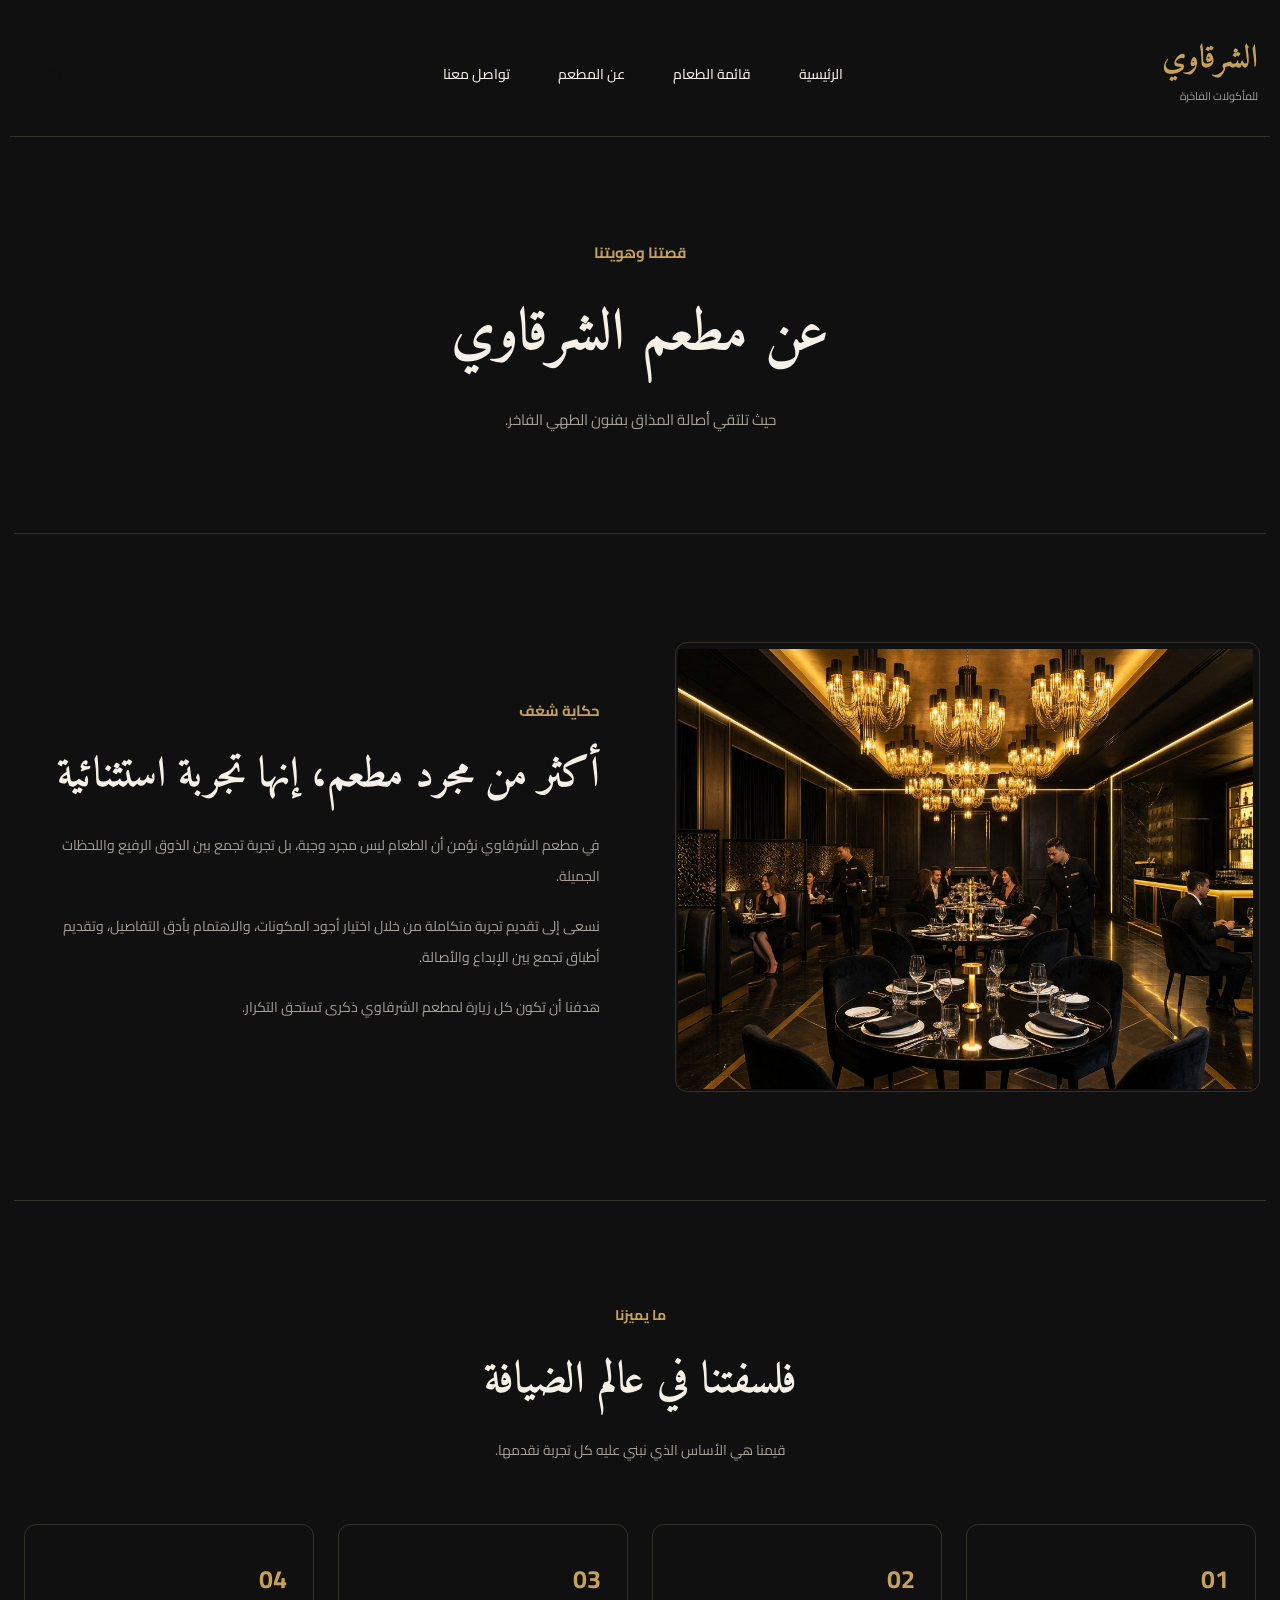
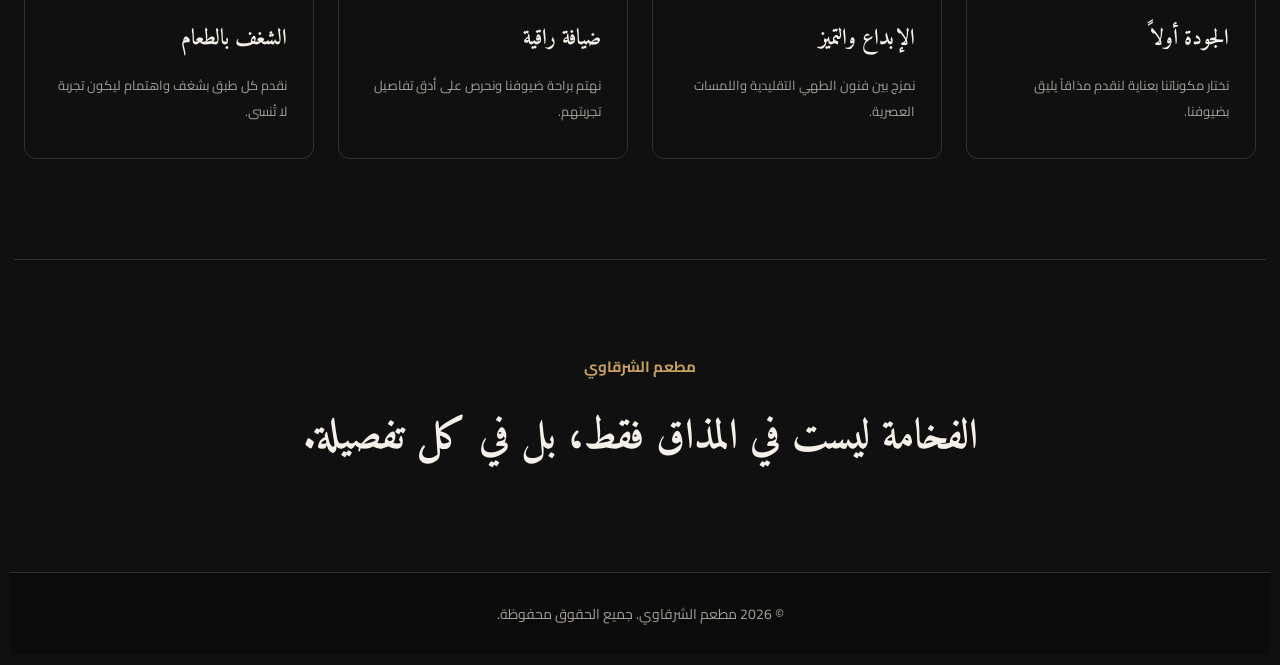
==== about.html @ 3e323f76 "First Commit" ====
<!DOCTYPE html>
<html lang="ar" dir="rtl">
<head>
    <meta charset="UTF-8">
    <meta name="viewport" content="width=device-width, initial-scale=1.0">
    <title>عن المطعم | مطعم الشرقاوي</title>

    <link rel="preconnect" href="https://fonts.googleapis.com">
    <link rel="preconnect" href="https://fonts.gstatic.com" crossorigin>
    <link href="https://fonts.googleapis.com/css2?family=Amiri:wght@400;700&family=Cairo:wght@400;500;600;700;800&display=swap" rel="stylesheet">

    <link rel="stylesheet" href="assets/css/tokens.css">
    <link rel="stylesheet" href="assets/css/style.css">
</head>
<body>

    <header class="header">
        <div class="container header-content">

            <a href="index.html" class="logo">
                <span>الشرقاوي</span>
                <small>للمأكولات الفاخرة</small>
            </a>

            <nav class="nav-bar">
                <ul>
                    <li><a href="index.html">الرئيسية</a></li>
                    <li><a href="menu.html">قائمة الطعام</a></li>
                    <li><a href="about.html">عن المطعم</a></li>
                    <li><a href="contact.html">تواصل معنا</a></li>
                </ul>
            </nav>

            <a href="contact.html" class="reserve-btn">احجز طاولتك</a>

        </div>
    </header>

    <main>

        <section class="about-hero">
            <div class="container">
                <span>قصتنا وهويتنا</span>
                <h1>عن مطعم الشرقاوي</h1>
                <p>حيث تلتقي أصالة المذاق بفنون الطهي الفاخر.</p>
            </div>
        </section>

        <section class="about-story">
            <div class="container about-content">

                <div class="about-image">
                    <img src="assets/images/about/restaurant.png" alt="الأجواء الفاخرة في مطعم الشرقاوي">
                </div>

                <div class="about-text">
                    <span class="about-label">حكاية شغف</span>

                    <h2>أكثر من مجرد مطعم، إنها تجربة استثنائية</h2>

                    <p>
                        في مطعم الشرقاوي نؤمن أن الطعام ليس مجرد وجبة،
                        بل تجربة تجمع بين الذوق الرفيع واللحظات الجميلة.
                    </p>

                    <p>
                        نسعى إلى تقديم تجربة متكاملة من خلال اختيار
                        أجود المكونات، والاهتمام بأدق التفاصيل،
                        وتقديم أطباق تجمع بين الإبداع والأصالة.
                    </p>

                    <p>
                        هدفنا أن تكون كل زيارة لمطعم الشرقاوي
                        ذكرى تستحق التكرار.
                    </p>
                </div>

            </div>
        </section>

        <section class="about-values">
            <div class="container">

                <div class="section-heading">
                    <span>ما يميزنا</span>
                    <h2>فلسفتنا في عالم الضيافة</h2>
                    <p>قيمنا هي الأساس الذي نبني عليه كل تجربة نقدمها.</p>
                </div>

                <div class="values-grid">

                    <article class="value-card">
                        <span class="value-number">01</span>
                        <h3>الجودة أولاً</h3>
                        <p>نختار مكوناتنا بعناية لنقدم مذاقاً يليق بضيوفنا.</p>
                    </article>

                    <article class="value-card">
                        <span class="value-number">02</span>
                        <h3>الإبداع والتميز</h3>
                        <p>نمزج بين فنون الطهي التقليدية واللمسات العصرية.</p>
                    </article>

                    <article class="value-card">
                        <span class="value-number">03</span>
                        <h3>ضيافة راقية</h3>
                        <p>نهتم براحة ضيوفنا ونحرص على أدق تفاصيل تجربتهم.</p>
                    </article>

                    <article class="value-card">
                        <span class="value-number">04</span>
                        <h3>الشغف بالطعام</h3>
                        <p>نقدم كل طبق بشغف واهتمام ليكون تجربة لا تُنسى.</p>
                    </article>

                </div>

            </div>
        </section>

        <section class="about-quote">
            <div class="container">
                <span>مطعم الشرقاوي</span>
                <h2>الفخامة ليست في المذاق فقط، بل في كل تفصيلة.</h2>
            </div>
        </section>
    </main>

    <footer class="footer">
        <div class="container">
            <p>© 2026 مطعم الشرقاوي. جميع الحقوق محفوظة.</p>
        </div>
    </footer>

</body>
</html>
---- assets/css/tokens.css ----
:root {
    --color-primary: #C6A15B;
    --color-background: #101010;
    --color-surface: #191919;
    --color-text: #F5F1E8;
    --color-muted: #A6A098;
    --color-border: #34312B;

    --font-heading: "Amiri", serif;
    --font-body: "Cairo", sans-serif;

    --font-xs: 12px;
    --font-sm: 14px;
    --font-base: 16px;
    --font-lg: 20px;
    --font-xl: 28px;
    --font-2x1: 40px;
    --font-3x1: 56px;

    --space-1: 4px;
    --space-2: 8px;
    --space-3: 12px;
    --space-4: 16px;
    --space-5: 24px;
    --space-6: 32px;
    --space-7: 48px;
    --space-8: 64px;

    --radius-sm: 4px;
    --radius-md: 8px;
    --radius-lg: 12px;

    --container-width: 1200px;
}
---- assets/css/style.css ----
* {
    box-sizing: border-box;
    margin: 2px;
    padding: 2px;
}

body {
    background-color: var(--color-background);
    color: var(--color-text);
    font-family: var(--font-body);
    direction: rtl;
}

h1, h2, h3, h4 {
    font-family: var(--font-heading);
}

.container {
    width: min(100% - 40px var(--container-width));
    margin-inline: auto;
}

.header {
    border-color: var(--color-surface);
    border-bottom: 1px solid var(--color-border);
    padding-block: 18px;
}

.header-content {
    display: flex;
    justify-content: space-between;
    align-items: center;
    gap: 30px;
}

.logo {
    display: flex;
    flex-direction: column;
    text-decoration: none;
    color: var(--color-primary);
}

.logo span {
    font-family: var(--font-heading);
    font-size: 32px;
    font-weight: 700;
    line-height: 1.2;
}

.logo small {
    font-family: var(--font-body);
    color: var(--color-muted);
    font-size: 11px;
}

.nav-bar ul {
    display: flex;
    align-items: center;
    gap: 32px;
    list-style: none;
}

.nav-bar a {
    position: relative;
    text-decoration: none;
    color: var(--color-text);
    font-size: var(--font-sm);
    font-weight: 500;
    transition: color 0.3s ease;
}

.nav-bar a::after {
    content: "";
    position: absolute;
    bottom: -7px;
    right: 0;
    width: 0;
    height: 2px;
    border-color: var(--color-primary);
    transition: width 0.3s ease;
}

.nav-bar a:hover,
.nav-bar a:focus-visible {
    color: var(--color-primary);
}

.nav-bar a:hover::after,
.nav-bar a:focus-visible::after {
    width: 100%;
}

.reserve-btn {
    text-decoration: none;
    border-color: var(--color-primary);
    color: var(--color-background);
    padding: 12px 22px;
    border-radius: var(--radius-sm);
    font-family: var(--font-body);
    font-size: 13px;
    font-weight: 700;
    transition: background-color 0.3s ease;
}

.reserve-btn:hover,
.reserve-btn:focus-visible {
    background-color: var(--color-text);
}

.hero {
    padding-block: 80px;
    min-height: 650px;
    display: flex;
    align-items: center;
}

.hero-content {
    display: flex;
    align-items: center;
    justify-content: space-between;
    gap: 60px;
}

.hero-text {
    flex: 1;
}

.hero-subtitle {
    color: var(--color-primary);
    font-size: 15px;
    font-weight: 600;
}

.hero-text h1 {
    font-size: clamp(38px, 5vw, 64px);
    line-height: 1.4;
    margin-block: 20px;
}

.hero-text h1 span {
    display: block;
    color: var(--color-primary);
}

.hero-text p {
    color: var(--color-muted);
    font-size: 16px;
    line-height: 2;
    max-width: 500px;
}

.hero-buttons {
    display: flex;
    align-items: center;
    gap: 16px;
    margin-top: 32px;
}

.primary-btn,
.secondary-btn {
    display: inline-block;
    text-decoration: none;
    padding: 13px 24px;
    border-radius: var(--radius-sm);
    font-size: var(--font-sm);
    transition: 0.3s ease;
}

.primary-btn {
    background-color: var(--color-primary);
    color: var(--color-background);
}

.secondary-btn {
    border: 1px solid var(--color-primary);
    color: var(--color-primary);
}

.primary-btn:hover {
    background-color: var(--color-text);
}

.secondary-btn:hover {
    background-color: var(--color-primary);
    color: var(--color-background);
}

.hero-image {
    flex: 1;
}

.hero-image img {
    width: 100%;
    height: 480px;
    object-fit: contain;
    border-radius: var(--radius-lg);
}

.featured {
    padding-block: 90px;
    background-color: var(--color-surface);
}

.section-heading {
    text-align: center;
    margin-bottom: 50px;
}

.section-heading > span {
    color: var(--color-primary);
    font-size: 14px;
    font-weight: 700;
}

.section-heading h2 {
    font-size: clamp(30px, 4vw, 44px);
    margin-block: 12px;
}

.section-heading p {
    color: var(--color-muted);
    font-size: 14px;
    line-height: 2;
}

.dishes-grid {
    display: grid;
    grid-template-columns: repeat(3, 1fr);
    gap: 25px;
}

.dish-card {
    background-color: var(--color-background);
    border: 1px solid var(--color-border);
    border-radius: var(--radius-lg);
    overflow: hidden;
    transition: transform 0.3s ease, border-color 0.3s ease;
}

.dish-card:hover {
    transform: translateY(-8px);
    border-color: var(--color-primary);
}

.dish-image {
    overflow: hidden;
    height: 280px;
    padding: 15px;
}

.dish-image img {
    width: 100%;
    height: 100%;
    transition: transform 0.4s ease;
    cursor: pointer;
    object-fit: contain;
}

.dish-card:hover .dish-image img {
    transform: scale(1.06);
}

.dish-info {
    padding: 22px;
}

.dish-info h3 {
    font-size: 23px;
    margin-bottom: 10px;
}

.dish-info p {
    color: var(--color-muted);
    font-size: 13px;
    line-height: 1.9;
    margin-bottom: 18px;
}

.dish-price {
    color: var(--color-primary);
    font-size: 17px;
    font-weight: 700;
}

.featured-action {
    text-align: center;
    margin-top: 45px;
}

.featured-action a {
    display: inline-block;
    padding: 13px 28px;
    border: 1px solid var(--color-primary);
    border-radius: var(--radius-sm);
    color: var(--color-primary);
    text-decoration: none;
    transition: 0.3s ease;
}

.featured-action a:hover {
    background-color: var(--color-primary);
    color: var(--color-background);
}

.menu-hero {
    padding-block: 85px;
    text-align: center;
    background-color: var(--color-surface);
    border-bottom: 1px solid var(--color-border);
}

.menu-hero span {
    color: var(--color-primary);
    font-size: 15px;
    font-weight: 700;
}

.menu-hero h1 {
    font-size: clamp(40px, 5vw, 60px);
    margin-block: 12px;
}

.menu-hero p {
    color: var(--color-muted);
    font-size: 15px;
    line-height: 2;
}

.menu-section {
    padding-block: 80px;
}

.menu-category {
    margin-bottom: 85px;
}

.menu-heading {
    display: flex;
    align-items: center;
    gap: 15px;
    margin-bottom: 30px;
    padding-bottom: 15px;
    border-bottom: 1px solid var(--color-border);
}

.menu-heading span {
    color: var(--color-primary);
    font-size: 18px;
    font-weight: 700;
}

.menu-heading h2 {
    font-size: 32px;
}

.menu-grid {
    display: grid;
    grid-template-columns: repeat(3, 1fr);
    gap: 25px;
}

.menu-card {
    display: flex;
    align-items: center;
    gap: 18px;
    padding: 18px;
    background-color: var(--color-surface);
    border: 1px solid var(--color-border);
    border-radius: var(--radius-lg);
    transition: transform 0.3s ease, border-color 0.3s ease;
}

.menu-card:hover {
    transform: translateY(-5px);
    border-color: var(--color-primary);
}

.menu-card img {
    width: 105px;
    height: 105px;
    object-fit: contain;
    flex-shrink: 0;
}

.menu-card-info h3 {
    font-size: 20px;
    margin-bottom: 8px;
}

.menu-card-info p {
    color: var(--color-muted);
    font-size: 12px;
    line-height: 1.8;
    margin-bottom: 12px;
}

.menu-card-info span {
    color: var(--color-primary);
    font-size: 15px;
    font-weight: 700;
}


.about-hero {
    padding-block: 90px;
    text-align: center;
    background-color: var(--color-background);
    border-bottom: 1px solid var(--color-border);
}

.about-hero span,
.about-label {
    color: var(--color-primary);
    font-size: 15px;
    font-weight: 700;
}

.about-hero h1 {
    font-size: clamp(38px, 5vw, 58px);
    margin-block: 15px;
}

.about-hero p {
    color: var(--color-muted);
    font-size: 15px;
    line-height: 2;
}

.about-story {
    padding-block: 100px;
}

.about-content {
    display: grid;
    grid-template-columns: 1fr 1fr;
    align-items: center;
    gap: 65px;
}

.about-image {
    height: 450px;
    overflow: hidden;
    border-radius: var(--radius-lg);
    border: 1px solid var(--color-border);
}

.about-image img {
    width: 100%;
    height: 100%;
    object-fit: cover;
}

.about-text h2 {
    font-size: clamp(30px, 4vw, 42px);
    line-height: 1.5;
    margin-block: 18px;
}

.about-text p {
    color: var(--color-muted);
    font-size: 14px;
    line-height: 2.2;
    margin-bottom: 15px;
}


.about-values {
    padding-block: 90px;
    background-color: var(--color-background);
    border-block: 1px solid var(--color-border);
}

.values-grid {
    display: grid;
    grid-template-columns: repeat(4, 1fr);
    gap: 20px;
}

.value-card {
    padding: 30px 22px;
    background-color: var(--color-Surface);
    border: 1px solid var(--color-border);
    border-radius: var(--radius-lg);
    transition: transform 0.3s ease, border-color 0.3s ease;
}

.value-card:hover {
    transform: translateY(-7px);
    border-color: var(--color-primary);
}

.value-number {
    color: var(--color-primary);
    font-size: 25px;
    font-weight: 700;
}

.value-card h3 {
    font-size: 22px;
    margin-block: 15px 10px;
}

.value-card p {
    color: var(--color-muted);
    font-size: 13px;
    line-height: 2;
}

.about-quote {
    padding-block: 85px;
    text-align: center;
}

.about-quote span {
    color: var(--color-primary);
    font-size: 15px;
    font-weight: 700;
}

.about-quote h2 {
    max-width: 750px;
    margin: 20px auto 0;
    font-size: clamp(28px, 4vw, 42px);
    line-height: 1.7;
}


.contact-hero {
    padding-block: 85px;
    text-align: center;
    background-color: var(--color-surface);
    border-bottom: 1px solid var(--color-border);
}

.contact-hero span {
    color: var(--color-primary);
    font-size: 15px;
    font-weight: 700;
}

.contact-hero h1 {
    font-size: clamp(38px, 5vw, 58px);
    margin-block: 12px;
}

.contact-hero p {
    color: var(--color-muted);
    font-size: 15px;
    line-height: 2;
}

.contact-section {
    padding-block: 90px;
}

.contact-grid {
    display: grid;
    grid-template-columns: 0.9fr 1.1fr;
    gap: 60px;
    align-items: start;
}

.contact-label {
    color: var(--color-primary);
    font-size: 14px;
    font-weight: 700;
}

.contact-info h2 {
    font-size: 38px;
    margin-block: 15px;
}

.contact-info > p {
    color: var(--color-muted);
    font-size: 14px;
    line-height: 2.2;
    margin-bottom: 35px;
}

.contact-item {
    display: flex;
    align-items: center;
    gap: 18px;
    margin-bottom: 28px;
}

.contact-icon {
    width: 48px;
    height: 48px;
    display: flex;
    justify-content: center;
    align-items: center;
    flex-shrink: 0;
    border: 1px solid var(--color-primary);
    border-radius: var(--radius-sm);
    color: var(--color-primary);
    font-size: 15px;
    font-weight: 700;
}

.contact-item h3 {
    font-size: 18px;
    margin-bottom: 5px;
}

.contact-item p {
    color: var(--color-muted);
    font-size: 13px;
}

.contact-form-wrapper {
    padding: 35px;
    background-color: var(--color-surface);
    border: 1px solid var(--color-border);
    border-radius: var(--radius-lg);
}

.contact-form-wrapper h2 {
    font-size: 30px;
    margin-bottom: 10px;
}

.contact-form-wrapper > p {
    color: var(--color-muted);
    font-size: 13px;
    margin-bottom: 30px;
    line-height: 1.8;
}

.contact-form {
    display: grid;
    grid-template-columns: repeat(2, 1fr);
    gap: 22px;
}

.form-group {
    display: flex;
    flex-direction: column;
    gap: 10px;
}

.form-group:nth-child(5) {
    grid-column: 1 / -1;
}

.form-group label {
    color: var(--color-text);
    font-size: 13px;
    font-weight: 600;
}

.form-group input,
.form-group textarea {
    width: 100%;
    padding: 14px;
    background-color: var(--color-background);
    border: 1px solid var(--color-border);
    border-radius: var(--radius-sm);
    outline: none;
    color: var(--color-text);
    font-family: var(--font-body);
    font-size: 13px;
    transition: border-color 0.3s ease;
}

.form-group input:focus,
.form-group textarea:focus {
    border-color: var(--color-primary);
}

.form-group input::placeholder,
.form-group textarea::placeholder {
    color: var(--color-muted);
}

.form-group textarea {
    resize: vertical;
}

.submit-btn {
    grid-column: 1 / -1;
    padding: 15px;
    border: none;
    border-radius: var(--radius-sm);
    background-color: var(--color-primary);
    color: var(--color-background);
    font-family: var(--font-body);
    font-size: 14px;
    font-weight: 700;
    cursor: pointer;
    transition: background-color 0.3s ease;
}

.submit-btn:hover {
    background-color: var(--color-text);
}

.contact-banner {
    padding-block: 80px;
    text-align: center;
    background-color: var(--color-surface);
    border-top: 1px solid var(--color-border);
}

.contact-banner span {
    color: var(--color-primary);
    font-size: 15px;
    font-weight: 700;
}

.contact-banner h2 {
    font-size: clamp(26px, 4vw, 40px);
    margin-block: 18px 28px;
}

.contact-banner a {
    display: inline-block;
    padding: 13px 25px;
    background-color: var(--color-primary);
    color: var(--color-background);
    border-radius: var(--radius-sm);
    text-decoration: none;
    font-size: 14px;
    transition: background-color 0.3s ease;
}

.contact-banner a:hover {
    background-color: var(--color-text);
}

.footer {
    background-color: #0b0b0b;
    border-top: 1px solid var(--color-border);
    padding: 22px 15px;
    text-align: center;
}

.footer p {
    color: var(--color-muted);
    font-size: 14px;
    margin: 0;
}


/* Responsive */

@media (max-width: 1000px) {
    .menu-grid {
        grid-template-columns: repeat(2, 1fr);
    }
}

@media (max-width: 900px) {
    .dishes-grid {
        grid-template-columns: repeat(2, 1fr);
    }

    .about-content {
        gap: 35px;
    }

    .values-grid {
        grid-template-columns: repeat(2, 1fr);
    }

    .contact-grid {
        grid-template-columns: 1fr;
        gap: 45px;
    }
}


@media (max-width: 768px) {
    .header-content {
        flex-wrap: wrap;
        justify-content: center;
    }

    .logo {
        width: 100%;
        align-items: center;
    }

    .nav-bar ul {
        gap: 18px;
        flex-wrap: wrap;
        justify-content: center;
    }

    .reserve-btn {
        margin-top: 5px;
    }

    .hero {
        padding-block: 50px;
    }

    .hero-content {
        flex-direction: column;
        text-align: center;
        gap: 35px;
    }

    .hero-text p {
        margin-inline: auto;
    }

    .hero-buttons {
        justify-content: center;
        flex-wrap: wrap;
    }

    .hero-image {
        width: 100%;
    }

    .hero-image img {
        height: 350px;
    }
}

@media (max-width: 650px) {
    .menu-grid {
        grid-template-columns: 1fr;
    }

    .menu-section {
        padding-block: 50px;
    }

    .menu-category {
        margin-bottom: 55px;
    }

    .menu-card {
        gap: 12px;
        padding: 12px;
    }

    .menu-card img {
        width: 90px;
        height: 90px;
    }

    .menu-card-info h3 {
        font-size: 17px;
    }

    .menu-heading h2 {
        font-size: 27px;
    }

    .about-hero {
        padding-block: 60px;
    }

    .about-story {
        padding-block: 55px;
    }

    .about-content {
        grid-template-columns: 1fr;
        gap: 30px;
    }

    .about-image {
        height: 300px;
    }

    .values-grid {
        grid-template-columns: 1fr;
    }

    .about-values {
        padding-block: 55px;
    }

    .value-card {
        padding: 25px;
    }

    .about-quote {
        padding-block: 60px;
    }
}

@media (max-width: 600px) {
    .dishes-grid {
        grid-template-columns: 1fr;
    }

    .dish-image {
        height: 230px;
    }

    .contact-hero {
        padding-block: 60px;
    }

    .contact-section {
        padding-block: 55px;
    }

    .contact-form-wrapper {
        padding: 22px;
    }

    .contact-form {
        grid-template-columns: 1fr;
    }

    .form-group:nth-child(5),
    .submit-btn {
        grid-column: auto;
    }

    .contact-info h2 {
        font-size: 30px;
    }

    .contact-banner {
        padding-block: 60px;
    }
}

@media (max-width: 480px) {
    .nav-bar ul {
        gap: 12px;
    }

    .nav-bar a {
        font-size: 12px;
    }

    .hero-text h1 {
        font-size: 38px;
    }

    .hero-buttons {
        flex-direction: column;
    }

    .hero-buttons a {
        width: 100%;
        text-align: center;
    }
}
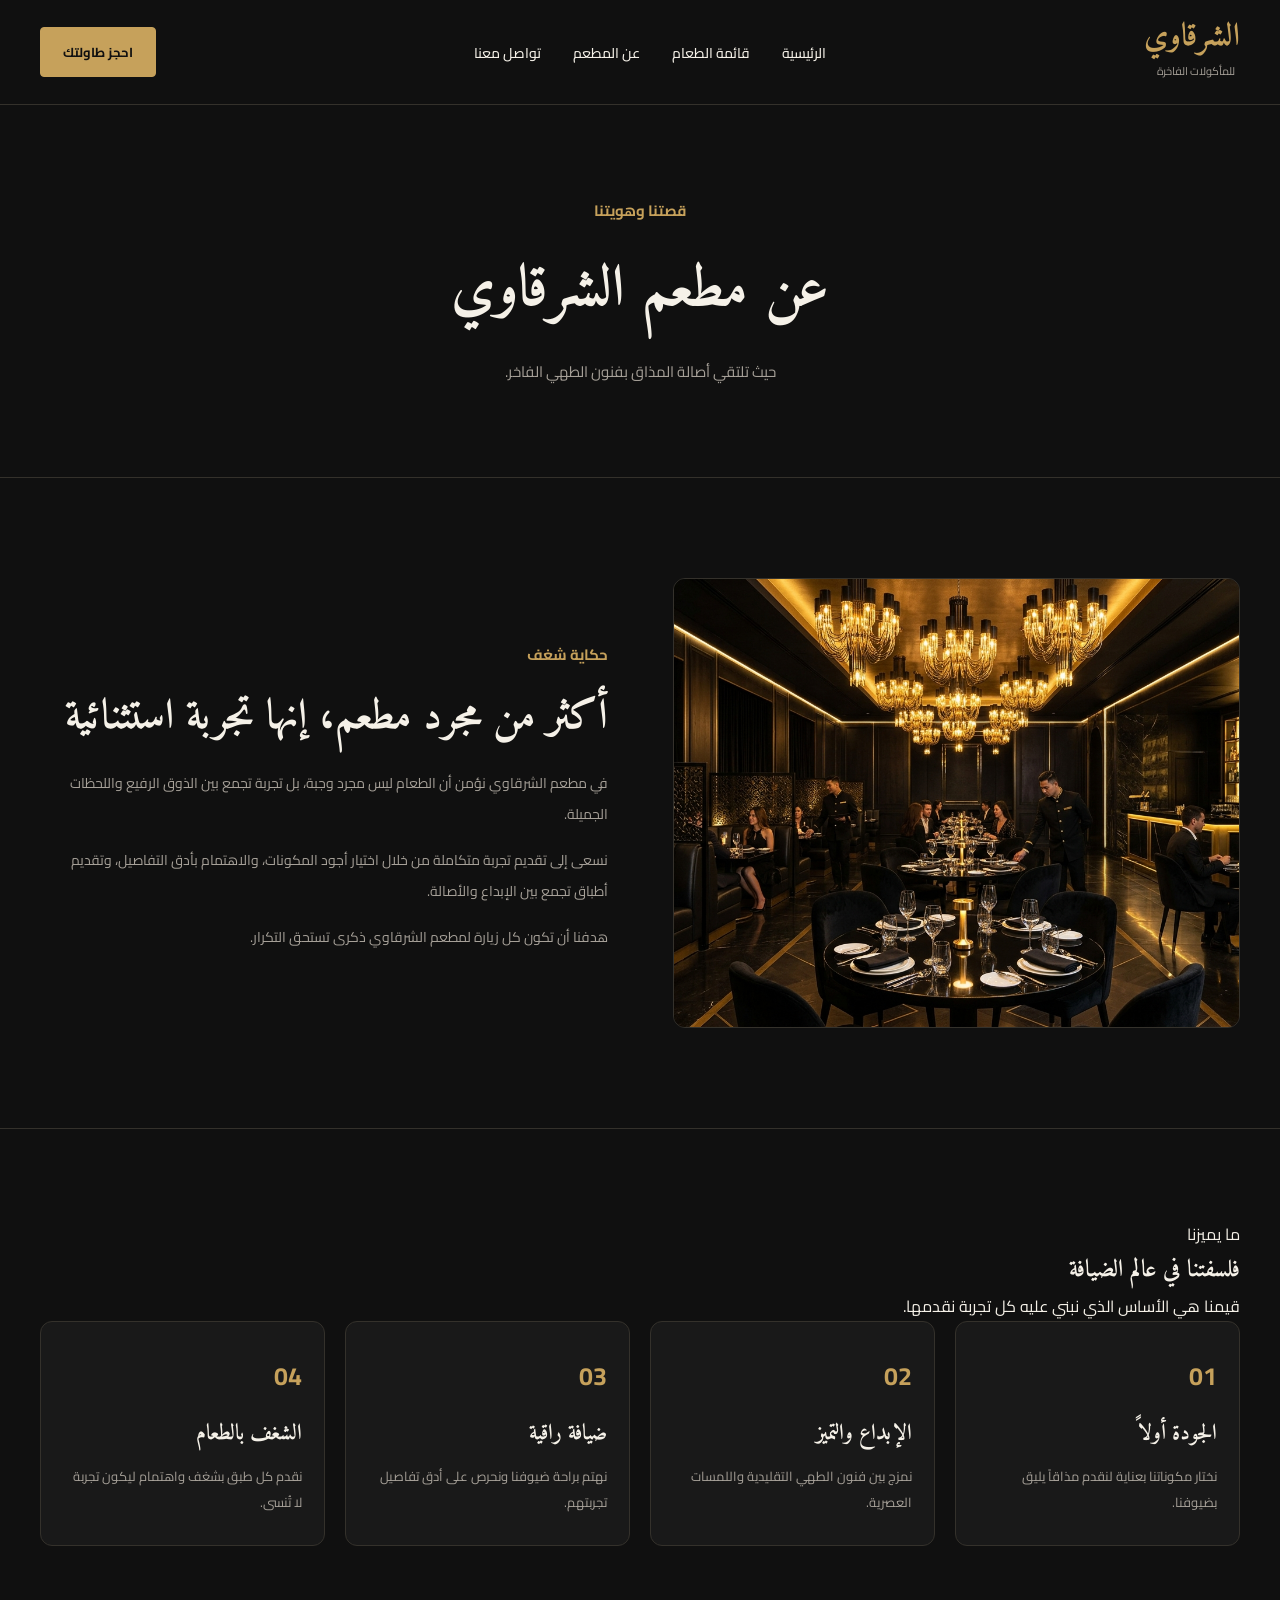
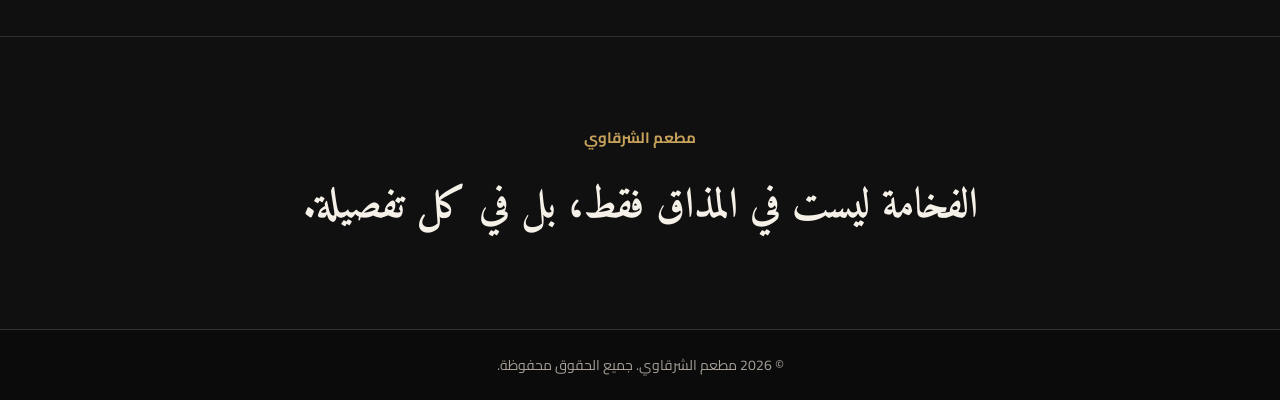
==== commit 3f069f32: "first commit" ====
--- a/about.html
+++ b/about.html
@@ -15,9 +15,9 @@
 </head>
 <body>
 
+<!-- Header -->
     <header class="header">
         <div class="container header-content">
-
             <a href="index.html" class="logo">
                 <span>الشرقاوي</span>
                 <small>للمأكولات الفاخرة</small>
@@ -27,105 +27,98 @@
                 <ul>
                     <li><a href="index.html">الرئيسية</a></li>
                     <li><a href="menu.html">قائمة الطعام</a></li>
-                    <li><a href="about.html">عن المطعم</a></li>
+                    <li><a href="about.html" aria-current="page">عن المطعم</a></li>
                     <li><a href="contact.html">تواصل معنا</a></li>
                 </ul>
             </nav>
 
             <a href="contact.html" class="reserve-btn">احجز طاولتك</a>
-
         </div>
     </header>
 
-    <main>
 
-        <section class="about-hero">
-            <div class="container">
-                <span>قصتنا وهويتنا</span>
-                <h1>عن مطعم الشرقاوي</h1>
-                <p>حيث تلتقي أصالة المذاق بفنون الطهي الفاخر.</p>
+<!-- Main Content -->
+<main>
+
+    <div class="about-hero">
+        <div class="container">
+            <span>قصتنا وهويتنا</span>
+            <h1>عن مطعم الشرقاوي</h1>
+            <p>حيث تلتقي أصالة المذاق بفنون الطهي الفاخر.</p>
+        </div>
+    </div>
+
+    <div class="about-story">
+        <div class="container about-content">
+            <div class="about-image">
+                <img src="assets/images/about/restaurant.png" alt="الأجواء الفاخرة في مطعم الشرقاوي">
             </div>
-        </section>
 
-        <section class="about-story">
-            <div class="container about-content">
+            <div class="about-text">
+                <span class="about-label">حكاية شغف</span>
+                <h2>أكثر من مجرد مطعم، إنها تجربة استثنائية</h2>
+                <p>
+                    في مطعم الشرقاوي نؤمن أن الطعام ليس مجرد وجبة،
+                    بل تجربة تجمع بين الذوق الرفيع واللحظات الجميلة.
+                </p>
+                <p>
+                    نسعى إلى تقديم تجربة متكاملة من خلال اختيار
+                    أجود المكونات، والاهتمام بأدق التفاصيل،
+                    وتقديم أطباق تجمع بين الإبداع والأصالة.
+                </p>
+                <p>
+                    هدفنا أن تكون كل زيارة لمطعم الشرقاوي
+                    ذكرى تستحق التكرار.
+                </p>
+            </div>
+        </div>
+    </div>
 
-                <div class="about-image">
-                    <img src="assets/images/about/restaurant.png" alt="الأجواء الفاخرة في مطعم الشرقاوي">
+    <div class="about-values">
+        <div class="container">
+
+            <div class="div-heading">
+                <span>ما يميزنا</span>
+                <h2>فلسفتنا في عالم الضيافة</h2>
+                <p>قيمنا هي الأساس الذي نبني عليه كل تجربة نقدمها.</p>
+            </div>
+
+            <div class="values-grid">
+                <div class="value-card">
+                    <span class="value-number">01</span>
+                    <h3>الجودة أولاً</h3>
+                    <p>نختار مكوناتنا بعناية لنقدم مذاقاً يليق بضيوفنا.</p>
                 </div>
 
-                <div class="about-text">
-                    <span class="about-label">حكاية شغف</span>
+                <div class="value-card">
+                    <span class="value-number">02</span>
+                    <h3>الإبداع والتميز</h3>
+                    <p>نمزج بين فنون الطهي التقليدية واللمسات العصرية.</p>
+                </div>
 
-                    <h2>أكثر من مجرد مطعم، إنها تجربة استثنائية</h2>
+                <div class="value-card">
+                    <span class="value-number">03</span>
+                    <h3>ضيافة راقية</h3>
+                    <p>نهتم براحة ضيوفنا ونحرص على أدق تفاصيل تجربتهم.</p>
+                </div>
 
-                    <p>
-                        في مطعم الشرقاوي نؤمن أن الطعام ليس مجرد وجبة،
-                        بل تجربة تجمع بين الذوق الرفيع واللحظات الجميلة.
-                    </p>
-
-                    <p>
-                        نسعى إلى تقديم تجربة متكاملة من خلال اختيار
-                        أجود المكونات، والاهتمام بأدق التفاصيل،
-                        وتقديم أطباق تجمع بين الإبداع والأصالة.
-                    </p>
-
-                    <p>
-                        هدفنا أن تكون كل زيارة لمطعم الشرقاوي
-                        ذكرى تستحق التكرار.
-                    </p>
+                <div class="value-card">
+                    <span class="value-number">04</span>
+                    <h3>الشغف بالطعام</h3>
+                    <p>نقدم كل طبق بشغف واهتمام ليكون تجربة لا تُنسى.</p>
                 </div>
 
             </div>
-        </section>
-
-        <section class="about-values">
-            <div class="container">
-
-                <div class="section-heading">
-                    <span>ما يميزنا</span>
-                    <h2>فلسفتنا في عالم الضيافة</h2>
-                    <p>قيمنا هي الأساس الذي نبني عليه كل تجربة نقدمها.</p>
-                </div>
-
-                <div class="values-grid">
-
-                    <article class="value-card">
-                        <span class="value-number">01</span>
-                        <h3>الجودة أولاً</h3>
-                        <p>نختار مكوناتنا بعناية لنقدم مذاقاً يليق بضيوفنا.</p>
-                    </article>
-
-                    <article class="value-card">
-                        <span class="value-number">02</span>
-                        <h3>الإبداع والتميز</h3>
-                        <p>نمزج بين فنون الطهي التقليدية واللمسات العصرية.</p>
-                    </article>
-
-                    <article class="value-card">
-                        <span class="value-number">03</span>
-                        <h3>ضيافة راقية</h3>
-                        <p>نهتم براحة ضيوفنا ونحرص على أدق تفاصيل تجربتهم.</p>
-                    </article>
-
-                    <article class="value-card">
-                        <span class="value-number">04</span>
-                        <h3>الشغف بالطعام</h3>
-                        <p>نقدم كل طبق بشغف واهتمام ليكون تجربة لا تُنسى.</p>
-                    </article>
-
-                </div>
-
-            </div>
-        </section>
-
-        <section class="about-quote">
-            <div class="container">
-                <span>مطعم الشرقاوي</span>
-                <h2>الفخامة ليست في المذاق فقط، بل في كل تفصيلة.</h2>
-            </div>
-        </section>
-    </main>
+        </div>
+    </div>
+    
+    <div class="about-quote">
+        <div class="container">
+            <span>مطعم الشرقاوي</span>
+            <h2>الفخامة ليست في المذاق فقط، بل في كل تفصيلة.</h2>
+        </div>
+    </div>
+</main>
 
     <footer class="footer">
         <div class="container">
--- a/assets/css/style.css
+++ b/assets/css/style.css
@@ -1,7 +1,7 @@
 * {
     box-sizing: border-box;
-    margin: 2px;
-    padding: 2px;
+    margin: 0;
+    padding: 0;
 }
 
 body {
@@ -16,7 +16,7 @@
 }
 
 .container {
-    width: min(100% - 40px var(--container-width));
+    width: min(100% - 40px, var(--container-width));
     margin-inline: auto;
 }
 
@@ -36,6 +36,7 @@
 .logo {
     display: flex;
     flex-direction: column;
+    flex-shrink: 0;
     text-decoration: none;
     color: var(--color-primary);
 }
@@ -51,12 +52,19 @@
     font-family: var(--font-body);
     color: var(--color-muted);
     font-size: 11px;
+    margin: 5px;
+}
+
+.nav-bar {
+    flex: 1;
+    display: flex;
+    justify-content: center;
 }
 
 .nav-bar ul {
     display: flex;
     align-items: center;
-    gap: 32px;
+    gap: clamp(16px, 2.5vw, 32px);;
     list-style: none;
 }
 
@@ -76,7 +84,7 @@
     right: 0;
     width: 0;
     height: 2px;
-    border-color: var(--color-primary);
+    background-color: var(--color-primary);
     transition: width 0.3s ease;
 }
 
@@ -92,9 +100,11 @@
 
 .reserve-btn {
     text-decoration: none;
-    border-color: var(--color-primary);
+    border: 1px solid var(--color-primary);
+    background-color: var(--color-primary);
     color: var(--color-background);
     padding: 12px 22px;
+    flex-shrink: 0;
     border-radius: var(--radius-sm);
     font-family: var(--font-body);
     font-size: 13px;
@@ -105,6 +115,7 @@
 .reserve-btn:hover,
 .reserve-btn:focus-visible {
     background-color: var(--color-text);
+    color: var(--color-background);
 }
 
 .hero {
@@ -156,8 +167,7 @@
     margin-top: 32px;
 }
 
-.primary-btn,
-.secondary-btn {
+.primary-btn {
     display: inline-block;
     text-decoration: none;
     padding: 13px 24px;
@@ -171,19 +181,10 @@
     color: var(--color-background);
 }
 
-.secondary-btn {
-    border: 1px solid var(--color-primary);
-    color: var(--color-primary);
-}
-
 .primary-btn:hover {
     background-color: var(--color-text);
 }
 
-.secondary-btn:hover {
-    background-color: var(--color-primary);
-    color: var(--color-background);
-}
 
 .hero-image {
     flex: 1;
@@ -478,7 +479,7 @@
 
 .value-card {
     padding: 30px 22px;
-    background-color: var(--color-Surface);
+    background-color: var(--color-surface);
     border: 1px solid var(--color-border);
     border-radius: var(--radius-lg);
     transition: transform 0.3s ease, border-color 0.3s ease;
@@ -742,6 +743,11 @@
     margin: 0;
 }
 
+.menu-toggle,
+.menu-icon {
+    display: none;
+}
+
 
 /* Responsive */
 
@@ -773,23 +779,52 @@
 
 @media (max-width: 768px) {
     .header-content {
+        flex-direction: column;
+        justify-content: center;
+        gap: 20px;
+        position: relative;
         flex-wrap: wrap;
+    }
+
+    .logo {
+        width: auto;
+        align-items: center;
+    }
+
+    .nav-bar {
+        display: none;
+        width: 100%;
+        order: 4;
+    }
+
+    .nav-bar ul {
         justify-content: center;
-    }
-
-    .logo {
+        flex-wrap: wrap;
+        flex-direction: column;
+        align-items: center;
+        gap: 0;
+        padding: 15px 0;
+    }
+
+    .nav-bar li {
         width: 100%;
-        align-items: center;
-    }
-
-    .nav-bar ul {
-        gap: 18px;
-        flex-wrap: wrap;
-        justify-content: center;
+        text-align: center;
+    }
+
+    .nav-bar a {
+        font-size: 13px;
+        padding: 12px;
+        display: block;
     }
 
     .reserve-btn {
-        margin-top: 5px;
+        margin-top: 0;
+        order: 3;
+    }
+
+    .nav-bar a:hover,
+    .nav-bar a:focus-visible {
+        color: var(--color-primary);
     }
 
     .hero {
@@ -818,6 +853,25 @@
     .hero-image img {
         height: 350px;
     }
+
+    .menu-icon {
+        display: flex;
+        flex-direction: column;
+        gap: 6px;
+        cursor: pointer;
+        order: 2;
+    }
+
+    .menu-icon span {
+        width: 27px;
+        height: 2px;
+        background-color: var(--color-primary);
+        transition: 0.3s;
+    }
+
+    .menu-toggle:checked ~ .nav-bar {
+        display: block;
+    }
 }
 
 @media (max-width: 650px) {
@@ -885,6 +939,7 @@
     }
 }
 
+
 @media (max-width: 600px) {
     .dishes-grid {
         grid-template-columns: 1fr;
@@ -929,6 +984,11 @@
         gap: 12px;
     }
 
+    .nav-bar a:hover,
+    .nav-bar a:focus-visible {
+        color: var(--color-primary);
+    }
+
     .nav-bar a {
         font-size: 12px;
     }
